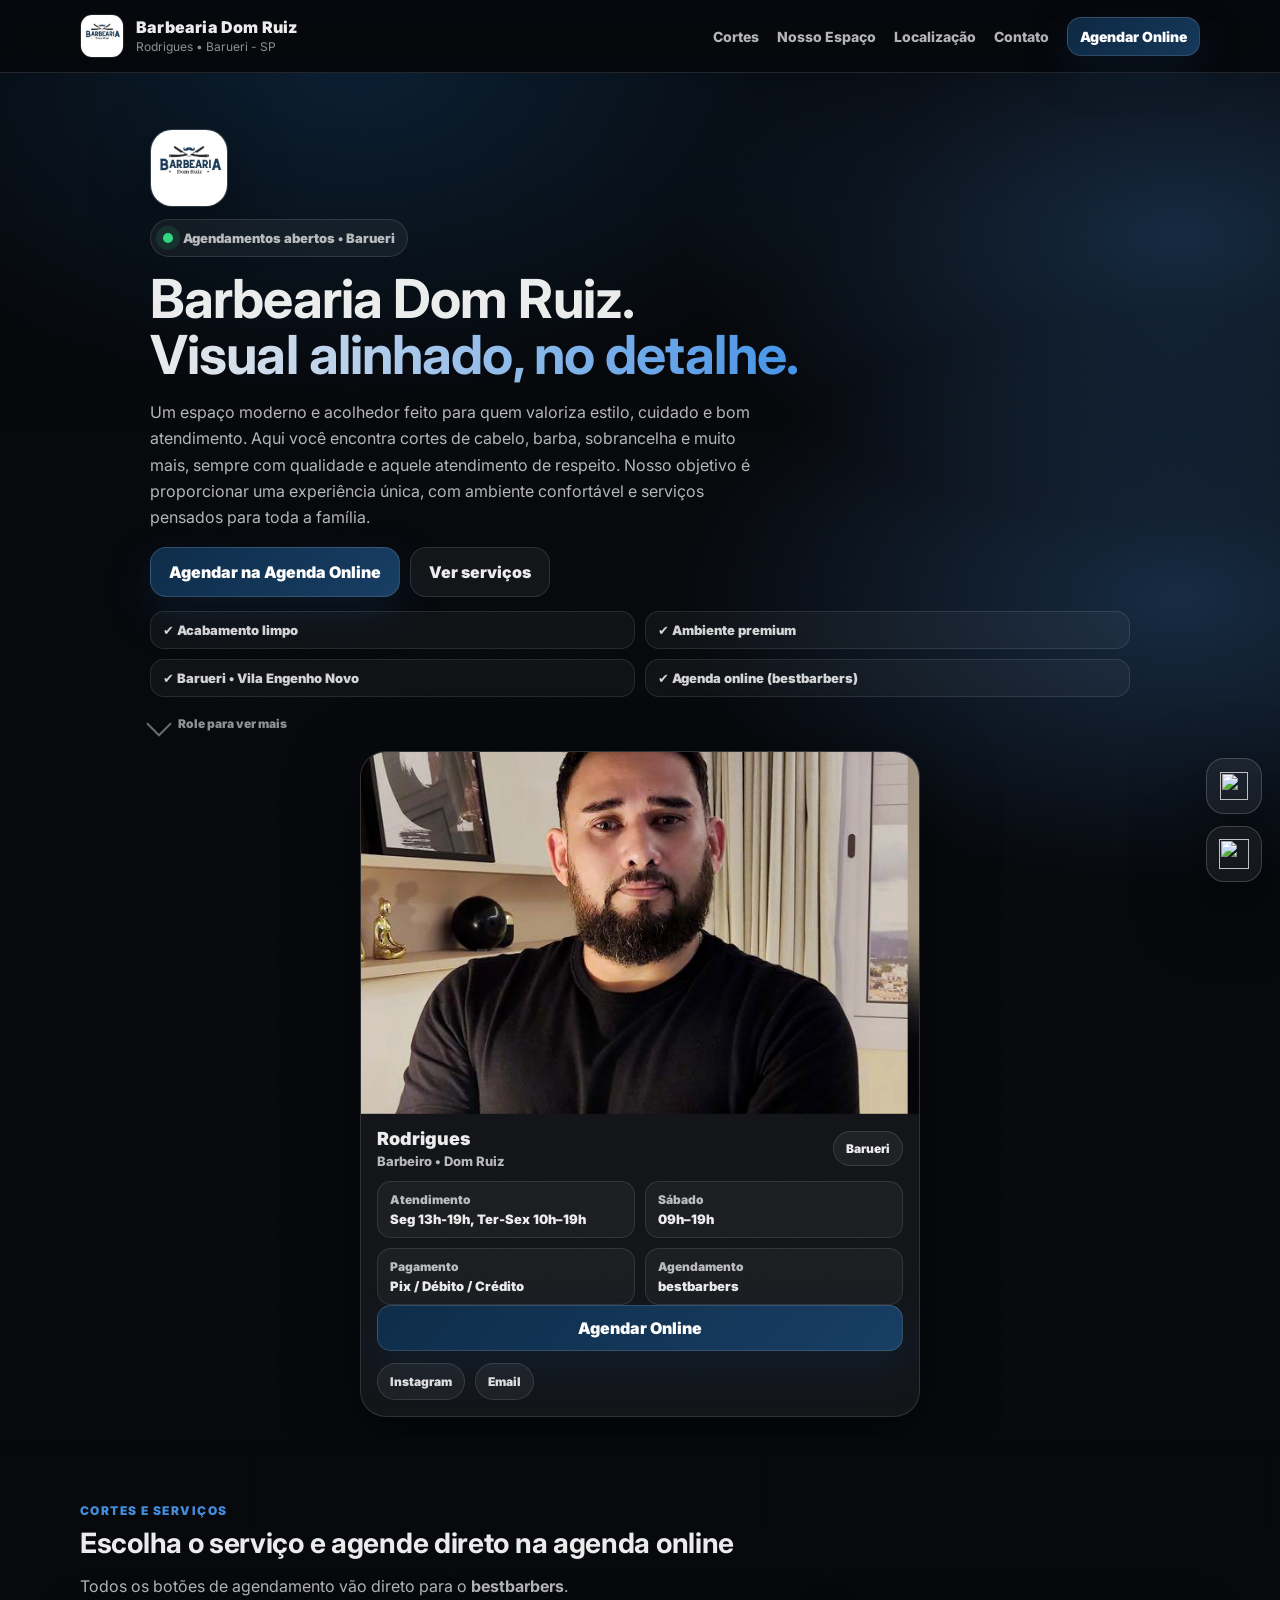
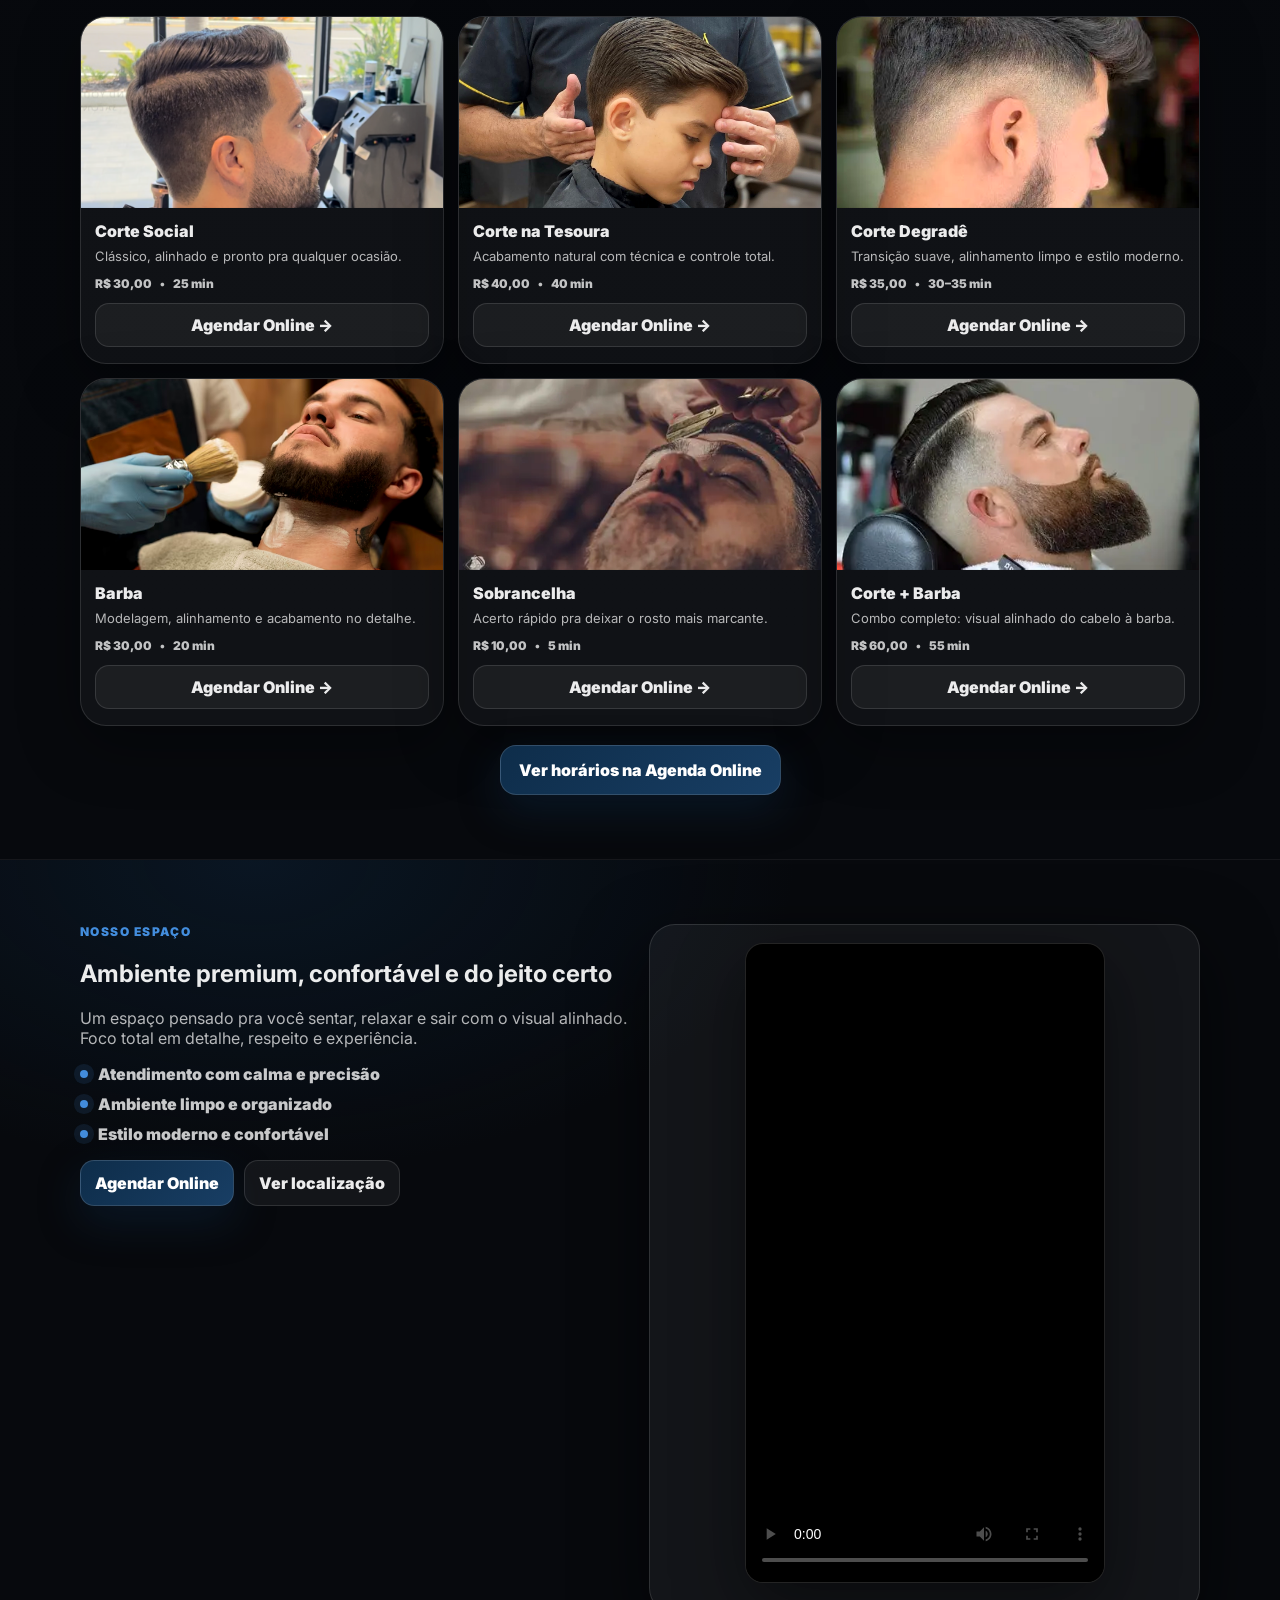
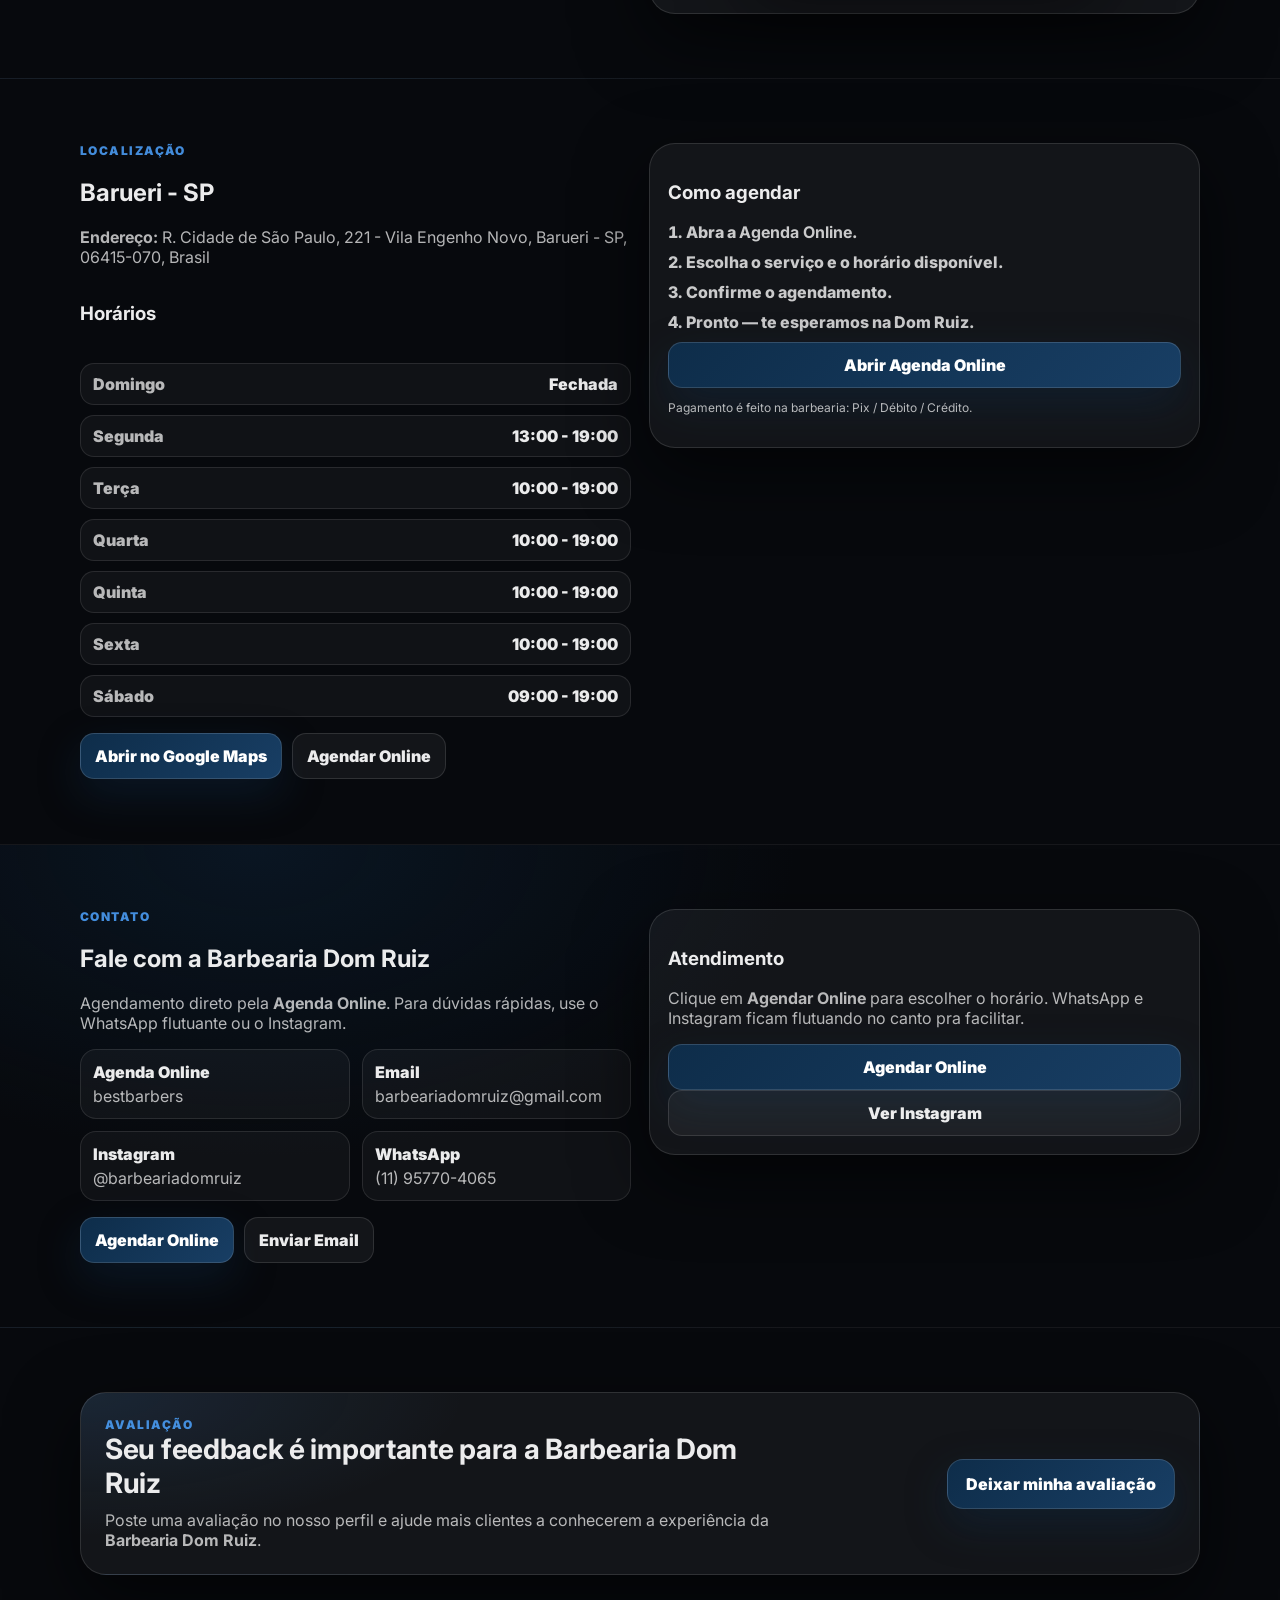
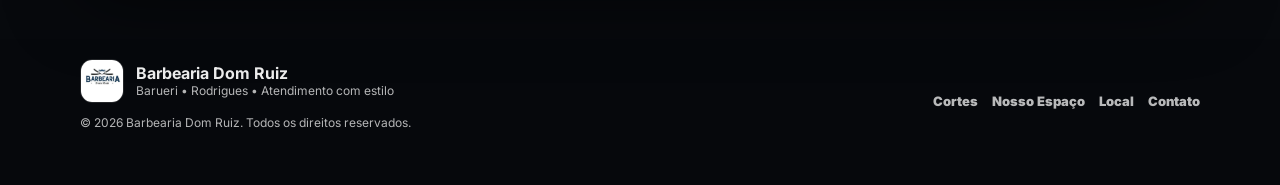
==== index - Copia - Copia.html @ 0c3d6c37 "Add files via upload" ====
<!DOCTYPE html>
<html lang="pt-br">
<head>
  <meta charset="UTF-8" />
  <meta name="viewport" content="width=device-width, initial-scale=1.0" />

  <title>Barbearia Dom Ruiz | Agende Online</title>
  <meta name="description" content="Barbearia Dom Ruiz em Barueri. Cortes, barba e sobrancelha. Agende direto pela Agenda Online (InBarber)." />
  <meta name="theme-color" content="#0E2D4A" />

  <link rel="preconnect" href="https://fonts.googleapis.com">
  <link rel="preconnect" href="https://fonts.gstatic.com" crossorigin>
  <link href="https://fonts.googleapis.com/css2?family=Inter:wght@400;500;600;700;800;900&display=swap" rel="stylesheet">

  <link rel="stylesheet" href="style.css" />
</head>

<body class="preload">
  <!-- Header -->
  <header class="header" id="topo" data-header>
    <div class="container header__inner">
      <a class="brand" href="#inicio" aria-label="Ir para o início">
        <img class="brand__logo" src="logo.jpg.jpeg" alt="Logo Barbearia Dom Ruiz" />
        <span class="brand__text">
          <span class="brand__name">Barbearia Dom Ruiz</span>
          <span class="brand__role">Rodrigues • Barueri - SP</span>
        </span>
      </a>

      <nav class="nav" aria-label="Menu">
        <a href="#servicos">Cortes</a>
        <a href="#espaco">Nosso Espaço</a>
        <a href="#local">Localização</a>
        <a href="#contato">Contato</a>

        <a class="nav__cta" target="_blank" rel="noopener"
          href="https://agendamentos.bestbarbers.app/barbershop/agendadomruiz">
          Agendar Online
        </a>
      </nav>

      <button class="menuBtn" aria-label="Abrir menu" aria-expanded="false" data-menu-btn>
        <span></span><span></span><span></span>
      </button>
    </div>

    <div class="mobileNav" id="mobileNav" aria-hidden="true" data-mobile-nav>
      <div class="container mobileNav__panel">
        <a href="#servicos">Cortes</a>
        <a href="#espaco">Nosso Espaço</a>
        <a href="#local">Localização</a>
        <a href="#contato">Contato</a>

        <a class="btn btn--primary full"
          target="_blank" rel="noopener"
          href="https://agendamentos.bestbarbers.app/barbershop/agendadomruiz">
          Agendar Online
        </a>

        <a class="btn btn--ghost full"
          target="_blank" rel="noopener"
          href="https://www.instagram.com/barbeariadomruiz">
          Instagram
        </a>

        <a class="btn btn--ghost full"
          href="mailto:barbeariadomruiz@gmail.com">
          Enviar Email
        </a>
      </div>
    </div>
  </header>

  <!-- Hero -->
  <main id="inicio" class="hero">
    <div class="hero__bg" aria-hidden="true"></div>
    <div class="hero__grain" aria-hidden="true"></div>

    <div class="container hero__wrap">
      <section class="hero__text reveal">
        <!-- selo com logo -->
        <div class="hero__seal" aria-label="Logo Barbearia Dom Ruiz">
          <img src="logo.jpg.jpeg" alt="Barbearia Dom Ruiz" loading="lazy" />
        </div>

        <div class="hero__badge">
          <span class="dot"></span>
          <span>Agendamentos abertos • Barueri</span>
        </div>

        <h1>
          Barbearia Dom Ruiz.<br />
          <span class="shine">Visual alinhado, no detalhe.</span>
        </h1>

        <p class="lead">
          Um espaço moderno e acolhedor feito para quem valoriza estilo, cuidado e bom atendimento.
Aqui você encontra cortes de cabelo, barba, sobrancelha e muito mais, sempre com qualidade e aquele atendimento de respeito.
Nosso objetivo é proporcionar uma experiência única, com ambiente confortável e serviços pensados para toda a família.
        </p>

        <div class="hero__actions">
          <a class="btn btn--primary btn--big"
            target="_blank" rel="noopener"
            href="https://agendamentos.bestbarbers.app/barbershop/agendadomruiz">
            Agendar na Agenda Online
          </a>

          <a class="btn btn--ghost btn--big" href="#servicos">
            Ver serviços
          </a>
        </div>

        <div class="hero__bullets">
          <div class="bullet">✔️ Acabamento limpo</div>
          <div class="bullet">✔️ Ambiente premium</div>
          <div class="bullet">✔️ Barueri • Vila Engenho Novo</div>
          <div class="bullet">✔️ Agenda online (bestbarbers)</div>
        </div>

        <div class="hero__scrollHint">
          <span class="chev" aria-hidden="true"></span>
          <span>Role para ver mais</span>
        </div>
      </section>

      <!-- Card do barbeiro -->
      <aside class="hero__card reveal">
        <div class="hero__image">
          <img src="barbeiro.01.jpg.jpeg" alt="Rodrigues - Barbeiro" loading="lazy" />
        </div>

        <div class="hero__panel">
          <div class="panel__top">
            <div>
              <h2>Rodrigues</h2>
              <p class="muted">Barbeiro • Dom Ruiz</p>
            </div>
            <span class="pill">Barueri</span>
          </div>

          <div class="panel__grid">
            <div class="mini">
              <span>Atendimento</span>
              <strong>Seg 13h-19h, Ter-Sex 10h–19h</strong>
            </div>
            <div class="mini">
              <span>Sábado</span>
              <strong>09h–19h</strong>
            </div>
            <div class="mini">
              <span>Pagamento</span>
              <strong>Pix / Débito / Crédito</strong>
            </div>
            <div class="mini">
              <span>Agendamento</span>
              <strong>bestbarbers</strong>
            </div>
          </div>

          <a class="btn btn--primary full"
            target="_blank" rel="noopener"
            href="https://agendamentos.bestbarbers.app/barbershop/agendadomruiz">
            Agendar Online
          </a>

          <div class="miniLinks">
            <a class="chip" target="_blank" rel="noopener" href="https://www.instagram.com/barbeariadomruiz">Instagram</a>
            <a class="chip" href="mailto:barbeariadomruiz@gmail.com">Email</a>
          </div>
        </div>
      </aside>
    </div>
  </main>

  <!-- Serviços -->
  <section id="servicos" class="section">
    <div class="container">
      <div class="section__head reveal">
        <p class="kicker">Cortes e Serviços</p>
        <h2>Escolha o serviço e agende direto na agenda online</h2>
        <p class="muted max">
          Todos os botões de agendamento vão direto para o <strong>bestbarbers</strong>.
        </p>
      </div>

      <div class="cards">
        <article class="card reveal">
          <img class="card__img" src="corte.social.jpg" alt="Corte Social" loading="lazy">
          <div class="card__body">
            <h3>Corte Social</h3>
            <p class="muted">Clássico, alinhado e pronto pra qualquer ocasião.</p>
            <div class="meta"><span>R$ 30,00</span><span>•</span><span>25 min</span></div>
            <a class="linkBtn" target="_blank" rel="noopener" href="https://agendamentos.bestbarbers.app/barbershop/agendadomruiz">Agendar Online →</a>
          </div>
        </article>

        <article class="card reveal">
          <img class="card__img" src="corte.na.tesoura.jpg" alt="Corte na Tesoura" loading="lazy">
          <div class="card__body">
            <h3>Corte na Tesoura</h3>
            <p class="muted">Acabamento natural com técnica e controle total.</p>
            <div class="meta"><span>R$ 40,00</span><span>•</span><span>40 min</span></div>
            <a class="linkBtn" target="_blank" rel="noopener" href="https://agendamentos.bestbarbers.app/barbershop/agendadomruiz">Agendar Online →</a>
          </div>
        </article>

        <article class="card reveal">
          <img class="card__img" src="degrade.jpg" alt="Corte Degradê" loading="lazy">
          <div class="card__body">
            <h3>Corte Degradê</h3>
            <p class="muted">Transição suave, alinhamento limpo e estilo moderno.</p>
            <div class="meta"><span>R$ 35,00</span><span>•</span><span>30–35 min</span></div>
            <a class="linkBtn" target="_blank" rel="noopener" href="https://agendamentos.bestbarbers.app/barbershop/agendadomruiz">Agendar Online →</a>
          </div>
        </article>

        <article class="card reveal">
          <img class="card__img" src="barba.jpg" alt="Barba" loading="lazy">
          <div class="card__body">
            <h3>Barba</h3>
            <p class="muted">Modelagem, alinhamento e acabamento no detalhe.</p>
            <div class="meta"><span>R$ 30,00</span><span>•</span><span>20 min</span></div>
            <a class="linkBtn" target="_blank" rel="noopener" href="https://agendamentos.bestbarbers.app/barbershop/agendadomruiz">Agendar Online →</a>
          </div>
        </article>

        <article class="card reveal">
          <img class="card__img" src="sobrancelha.jpg" alt="Sobrancelha" loading="lazy">
          <div class="card__body">
            <h3>Sobrancelha</h3>
            <p class="muted">Acerto rápido pra deixar o rosto mais marcante.</p>
            <div class="meta"><span>R$ 10,00</span><span>•</span><span>5 min</span></div>
            <a class="linkBtn" target="_blank" rel="noopener" href="https://agendamentos.bestbarbers.app/barbershop/agendadomruiz">Agendar Online →</a>
          </div>
        </article>

        <article class="card reveal">
          <img class="card__img" src="corte.barba.jpg" alt="Corte + Barba" loading="lazy">
          <div class="card__body">
            <h3>Corte + Barba</h3>
            <p class="muted">Combo completo: visual alinhado do cabelo à barba.</p>
            <div class="meta"><span>R$ 60,00</span><span>•</span><span>55 min</span></div>
            <a class="linkBtn" target="_blank" rel="noopener" href="https://agendamentos.bestbarbers.app/barbershop/agendadomruiz">Agendar Online →</a>
          </div>
        </article>
      </div>

      <div class="center reveal">
        <a class="btn btn--primary btn--big" target="_blank" rel="noopener"
          href="https://agendamentos.bestbarbers.app/barbershop/agendadomruiz">
          Ver horários na Agenda Online
        </a>
      </div>
    </div>
  </section>

  <!-- Nosso Espaço -->
  <section id="espaco" class="section section--alt">
    <div class="container split">
      <div class="reveal">
        <p class="kicker">Nosso Espaço</p>
        <h2>Ambiente premium, confortável e do jeito certo</h2>
        <p class="muted max">
          Um espaço pensado pra você sentar, relaxar e sair com o visual alinhado.
          Foco total em detalhe, respeito e experiência.
        </p>

        <div class="spaceMini">
          <div class="miniLine"><span class="miniDot"></span> Atendimento com calma e precisão</div>
          <div class="miniLine"><span class="miniDot"></span> Ambiente limpo e organizado</div>
          <div class="miniLine"><span class="miniDot"></span> Estilo moderno e confortável</div>
        </div>

        <div class="hero__actions">
          <a class="btn btn--primary" target="_blank" rel="noopener"
            href="https://agendamentos.bestbarbers.app/barbershop/agendadomruiz">
            Agendar Online
          </a>
          <a class="btn btn--ghost" href="#local">Ver localização</a>
        </div>
      </div>

      <div class="panel reveal">
        <div class="spaceMediaStack">
          <!-- Mantive sua imagem, NÃO alterei -->
          

          <!-- VIDEO REELS 9:16 -->
          <div class="spaceVideoBox">
            <video class="spaceVideo" controls preload="metadata" poster="espaço.jpg">
              <source src="video.baber.jpg.mp4" type="video/mp4" />
              Seu navegador não suporta vídeo.
            </video>
          </div>

          <p class="tiny muted" style="margin:0;">
           
          </p>
        </div>
      </div>
    </div>
  </section>

  <!-- Localização -->
  <section id="local" class="section">
    <div class="container split">
      <div class="reveal">
        <p class="kicker">Localização</p>
        <h2>Barueri - SP</h2>
        <p class="muted">
          <strong>Endereço:</strong> R. Cidade de São Paulo, 221 - Vila Engenho Novo, Barueri - SP, 06415-070, Brasil
        </p>

        <div class="hours">
          <h3>Horários</h3>
          <ul class="hours__list">
            <li><span>Domingo</span><strong>Fechada</strong></li>
            <li><span>Segunda</span><strong>13:00 - 19:00</strong></li>
            <li><span>Terça</span><strong>10:00 - 19:00</strong></li>
            <li><span>Quarta</span><strong>10:00 - 19:00</strong></li>
            <li><span>Quinta</span><strong>10:00 - 19:00</strong></li>
            <li><span>Sexta</span><strong>10:00 - 19:00</strong></li>
            <li><span>Sábado</span><strong>09:00 - 19:00</strong></li>
          </ul>
        </div>

        <div class="hero__actions">
          <a class="btn btn--primary" target="_blank" rel="noopener"
            href="https://www.google.com/maps/search/?api=1&query=R.+Cidade+de+S%C3%A3o+Paulo%2C+221+-+Vila+Engenho+Novo%2C+Barueri+-+SP%2C+06415-070">
            Abrir no Google Maps
          </a>

          <a class="btn btn--ghost" target="_blank" rel="noopener"
            href="https://agendamentos.bestbarbers.app/barbershop/agendadomruiz">
            Agendar Online
          </a>
        </div>
      </div>

      <div class="panel reveal">
        <h3>Como agendar</h3>
        <ol class="stepsList">
          <li>Abra a <strong>Agenda Online</strong>.</li>
          <li>Escolha o serviço e o horário disponível.</li>
          <li>Confirme o agendamento.</li>
          <li>Pronto — te esperamos na Dom Ruiz.</li>
        </ol>

        <a class="btn btn--primary full" target="_blank" rel="noopener"
          href="https://agendamentos.bestbarbers.app/barbershop/agendadomruiz">
          Abrir Agenda Online
        </a>

        <p class="tiny muted">Pagamento é feito na barbearia: Pix / Débito / Crédito.</p>
      </div>
    </div>
  </section>

  <!-- Contato -->
  <section id="contato" class="section section--alt">
    <div class="container split">
      <div class="reveal">
        <p class="kicker">Contato</p>
        <h2>Fale com a Barbearia Dom Ruiz</h2>
        <p class="muted max">
          Agendamento direto pela <strong>Agenda Online</strong>.
          Para dúvidas rápidas, use o WhatsApp flutuante ou o Instagram.
        </p>

        <div class="contactCards">
          <div class="contactCard">
            <strong>Agenda Online</strong>
            <span class="muted">bestbarbers</span>
          </div>
          <div class="contactCard">
            <strong>Email</strong>
            <span class="muted">barbeariadomruiz@gmail.com</span>
          </div>
          <div class="contactCard">
            <strong>Instagram</strong>
            <span class="muted">@barbeariadomruiz</span>
          </div>
          <div class="contactCard">
            <strong>WhatsApp</strong>
            <span class="muted">(11) 95770-4065</span>
          </div>
        </div>

        <div class="hero__actions">
          <a class="btn btn--primary" target="_blank" rel="noopener"
            href="https://agendamentos.bestbarbers.app/barbershop/agendadomruiz">
            Agendar Online
          </a>
          <a class="btn btn--ghost" target="_blank" rel="noopener"
            href="mailto:barbeariadomruiz@gmail.com">
            Enviar Email
          </a>
        </div>
      </div>

      <div class="panel reveal">
        <h3>Atendimento</h3>
        <p class="muted">
          Clique em <strong>Agendar Online</strong> para escolher o horário.
          WhatsApp e Instagram ficam flutuando no canto pra facilitar.
        </p>

        <a class="btn btn--primary full" target="_blank" rel="noopener"
          href="https://agendamentos.bestbarbers.app/barbershop/agendadomruiz">
          Agendar Online
        </a>

        <a class="btn btn--ghost full" target="_blank" rel="noopener"
          href="https://www.instagram.com/barbeariadomruiz">
          Ver Instagram
        </a>
      </div>
    </div>
  </section>
  <!-- Avaliações -->
  <section id="avaliacoes" class="section">
    <div class="container">
      <div class="reviewBox reveal">
        <div class="reviewBox__content">
          <p class="kicker">Avaliação</p>
          <h2>Seu feedback é importante para a Barbearia Dom Ruiz</h2>
          <p class="muted max">
            Poste uma avaliação no nosso perfil e ajude mais clientes a conhecerem
            a experiência da <strong>Barbearia Dom Ruiz</strong>.
          </p>
        </div>

        <div class="reviewBox__actions">
          <a class="btn btn--primary btn--big"
             href="https://g.page/r/CVLKA1TpNAbTEAE/review"
             target="_blank"
             rel="noopener">
            Deixar minha avaliação
          </a>
        </div>
      </div>
    </div>
  </section>
  <!-- Footer -->
  <footer class="footer">
    <div class="container footer__inner">
      <div class="reveal">
        <div class="footer__brand">
          <img class="footer__logo" src="logo.jpg.jpeg" alt="Logo Dom Ruiz" />
          <div>
            <strong>Barbearia Dom Ruiz</strong>
            <div class="tiny muted">Barueri • Rodrigues • Atendimento com estilo</div>
          </div>
        </div>
        <p class="tiny muted">© <span id="year"></span> Barbearia Dom Ruiz. Todos os direitos reservados.</p>
      </div>

      <div class="footer__links reveal">
        <a href="#servicos">Cortes</a>
        <a href="#espaco">Nosso Espaço</a>
        <a href="#local">Local</a>
        <a href="#contato">Contato</a>
      </div>
    </div>
  </footer>
<!-- Floating: WhatsApp + Instagram (ícones oficiais) -->
<div class="socialFloat" aria-label="Acesso rápido">
  <a class="socialFloat__btn socialFloat__btn--ig"
     href="https://www.instagram.com/barbeariadomruiz"
     target="_blank" rel="noopener"
     aria-label="Abrir Instagram">
    <img
      class="socialFloat__icon"
      src="https://upload.wikimedia.org/wikipedia/commons/a/a5/Instagram_icon.png"
      alt=""
      loading="lazy"
      decoding="async"
    />
  </a>

  <a class="socialFloat__btn socialFloat__btn--wa"
     href="https://wa.me/5511957704065?text=Ol%C3%A1%21%20Tenho%20uma%20d%C3%BAvida%20sobre%20a%20Barbearia%20Dom%20Ruiz."
     target="_blank" rel="noopener"
     aria-label="Chamar no WhatsApp">
    <img
      class="socialFloat__icon"
      src="https://upload.wikimedia.org/wikipedia/commons/6/6b/WhatsApp.svg"
      alt=""
      loading="lazy"
      decoding="async"
    />
  </a>
</div>
<script src="script.js"></script>
</body>
</html>
---- style.css ----
:root{
  --bg: #07090d;
  --text: rgba(255,255,255,0.92);
  --muted: rgba(255,255,255,0.70);
  --muted2: rgba(255,255,255,0.55);

  --brand: #0E2D4A;
  --brand2: #183E64;
  --accent: #4DA3FF;

  --panel: rgba(255,255,255,0.06);
  --border: rgba(255,255,255,0.12);
  --shadow: 0 24px 70px rgba(0,0,0,0.60);

  --radius: 18px;
  --radius2: 26px;

  --container: 1120px;
}

*{ box-sizing: border-box; }
html{ scroll-behavior: smooth; }
body{
  margin:0;
  font-family: Inter, system-ui, -apple-system, Segoe UI, Roboto, Arial, sans-serif;
  color: var(--text);
  background:
    radial-gradient(1200px 600px at 10% -10%, rgba(14,45,74,0.78), transparent 60%),
    radial-gradient(900px 520px at 92% 12%, rgba(77,163,255,0.22), transparent 55%),
    linear-gradient(180deg, #06080c, #07090d 45%, #07090d);
}

/* Carregamento suave */
body.preload *{ transition: none !important; }
body.loaded{ animation: pageIn .45s ease both; }
@keyframes pageIn{
  from{ opacity: 0; transform: translateY(8px); }
  to{ opacity: 1; transform: translateY(0); }
}

a{ color: inherit; text-decoration: none; }
img{ max-width:100%; display:block; }
.container{
  width: min(var(--container), calc(100% - 40px));
  margin: 0 auto;
}
.muted{ color: var(--muted); }
.tiny{ font-size: 12px; line-height: 1.4; }
.max{ max-width: 70ch; }

.shine{
  background: linear-gradient(90deg, rgba(255,255,255,0.92), rgba(77,163,255,0.90));
  -webkit-background-clip: text;
  background-clip: text;
  color: transparent;
}

/* ===== Header ===== */
.header{
  position: sticky;
  top: 0;
  z-index: 50;
  backdrop-filter: blur(14px);
  background: rgba(7,9,13,0.62);
  border-bottom: 1px solid var(--border);
  transition: .25s ease;
}
.header.is-scrolled{ background: rgba(7,9,13,0.78); }
.header__inner{
  display:flex;
  align-items:center;
  justify-content:space-between;
  padding: 14px 0;
  gap: 16px;
}
.brand{
  display:flex;
  align-items:center;
  gap: 12px;
}
.brand__logo{
  width: 44px;
  height: 44px;
  border-radius: 12px;
  object-fit: cover;
  border: 1px solid var(--border);
}
.brand__text{ display:flex; flex-direction:column; line-height:1.1; }
.brand__name{ font-weight: 900; letter-spacing: .2px; }
.brand__role{ font-size: 12px; color: var(--muted2); margin-top: 4px; }

.nav{
  display:flex;
  align-items:center;
  gap: 18px;
}
.nav a{
  color: var(--muted);
  font-weight: 800;
  font-size: 14px;
  transition: .2s ease;
}
.nav a:hover{ color: var(--text); transform: translateY(-1px); }
.nav__cta{
  padding: 10px 12px;
  border-radius: 14px;
  border: 1px solid rgba(255,255,255,0.14);
  background: linear-gradient(135deg, rgba(14,45,74,0.9), rgba(24,62,100,0.9));
  color: #fff !important;
  font-weight: 900 !important;
  box-shadow: 0 16px 42px rgba(14,45,74,0.34);
}

/* Mobile */
.menuBtn{
  display:none;
  width: 46px;
  height: 42px;
  border-radius: 14px;
  border: 1px solid var(--border);
  background: rgba(255,255,255,0.05);
  cursor:pointer;
  transition: .2s ease;
}
.menuBtn:hover{ transform: translateY(-1px); }
.menuBtn span{
  display:block;
  width: 18px; height: 2px;
  background: rgba(255,255,255,0.86);
  margin: 5px auto;
  border-radius: 999px;
}
.mobileNav{ display:none; border-top: 1px solid var(--border); }
.mobileNav.open{ display:block; }
.mobileNav__panel{
  padding: 16px 0 18px;
  display:flex;
  flex-direction:column;
  gap: 12px;
}
.mobileNav__panel a{
  padding: 12px 14px;
  border-radius: 14px;
  border: 1px solid var(--border);
  background: rgba(255,255,255,0.05);
  font-weight: 900;
}

/* ===== Buttons ===== */
.btn{
  display:inline-flex;
  align-items:center;
  justify-content:center;
  gap: 10px;
  padding: 12px 14px;
  border-radius: 14px;
  border: 1px solid var(--border);
  font-weight: 900;
  cursor:pointer;
  transition: transform .18s ease, box-shadow .18s ease, border-color .18s ease;
}
.btn:hover{
  transform: translateY(-2px);
  border-color: rgba(77,163,255,0.25);
  box-shadow: 0 18px 60px rgba(0,0,0,0.25);
}
.btn--primary{
  color: #fff;
  background: linear-gradient(135deg, var(--brand), var(--brand2));
  border: 1px solid rgba(255,255,255,0.14);
  box-shadow: 0 16px 42px rgba(14,45,74,0.40);
}
.btn--ghost{ background: rgba(255,255,255,0.05); color: var(--text); }
.btn--big{ padding: 14px 18px; border-radius: 16px; }
.full{ width: 100%; }

/* ===== Hero ===== */
.hero{
  position: relative;
  padding: 56px 0 22px;
  overflow:hidden;
}
.hero__bg{
  position:absolute;
  inset:-1px;
  background:
    radial-gradient(900px 520px at 28% 0%, rgba(14,45,74,0.62), transparent 62%),
    radial-gradient(900px 520px at 92% 12%, rgba(77,163,255,0.22), transparent 55%),
    linear-gradient(180deg, rgba(0,0,0,0.26), transparent 35%);
  pointer-events:none;
}
.hero__grain{
  position:absolute;
  inset:0;
  pointer-events:none;
  opacity: .08;
  background-image:
    url("data:image/svg+xml,%3Csvg xmlns='http://www.w3.org/2000/svg' width='140' height='140'%3E%3Cfilter id='n'%3E%3CfeTurbulence type='fractalNoise' baseFrequency='.8' numOctaves='3' stitchTiles='stitch'/%3E%3C/filter%3E%3Crect width='140' height='140' filter='url(%23n)' opacity='.55'/%3E%3C/svg%3E");
  mix-blend-mode: overlay;
}

.hero__wrap{
  max-width: 980px;
  margin: 0 auto;
  display:grid;
  grid-template-columns: 1fr;
  gap: 18px;
  position: relative;
}

.hero__seal{
  width: 78px; height: 78px;
  border-radius: 22px;
  border: 1px solid rgba(255,255,255,0.14);
  background: rgba(255,255,255,0.04);
  box-shadow: 0 18px 60px rgba(0,0,0,0.36);
  overflow: hidden;
  display:grid;
  place-items:center;
  margin-bottom: 12px;
}
.hero__seal img{ width:100%; height:100%; object-fit: cover; }

.hero__badge{
  display:inline-flex;
  align-items:center;
  gap: 10px;
  padding: 10px 12px;
  border-radius: 999px;
  border: 1px solid var(--border);
  background: rgba(255,255,255,0.05);
  color: var(--muted);
  font-weight: 900;
  font-size: 13px;
}
.dot{
  width: 10px; height: 10px;
  border-radius: 99px;
  background: #32d583;
  box-shadow: 0 0 0 7px rgba(50,213,131,0.12);
}

.hero h1{
  font-size: clamp(34px, 4.2vw, 58px);
  line-height: 1.04;
  margin: 14px 0 10px;
  letter-spacing: -0.9px;
}
.lead{
  color: var(--muted);
  font-size: 16px;
  line-height: 1.65;
  max-width: 62ch;
}

.hero__actions{
  margin-top: 16px;
  display:flex;
  gap: 10px;
  flex-wrap: wrap;
}

.hero__bullets{
  margin-top: 14px;
  display:grid;
  grid-template-columns: 1fr 1fr;
  gap: 10px;
}
.bullet{
  padding: 10px 12px;
  border-radius: 14px;
  border: 1px solid rgba(255,255,255,0.10);
  background: rgba(255,255,255,0.04);
  color: rgba(255,255,255,0.82);
  font-weight: 900;
  font-size: 13px;
}

.hero__scrollHint{
  margin-top: 18px;
  display:flex;
  align-items:center;
  gap: 10px;
  color: rgba(255,255,255,0.55);
  font-weight: 900;
  font-size: 12px;
}
.chev{
  width: 18px; height: 18px;
  border-right: 2px solid rgba(255,255,255,0.40);
  border-bottom: 2px solid rgba(255,255,255,0.40);
  transform: rotate(45deg);
  animation: bounce 1.6s ease-in-out infinite;
}
@keyframes bounce{
  0%, 100% { transform: translateY(0) rotate(45deg); opacity: .85; }
  50% { transform: translateY(6px) rotate(45deg); opacity: .55; }
}

/* Card do barbeiro */
.hero__card{
  width: min(560px, 100%);
  margin: 0 auto;
  border-radius: var(--radius2);
  overflow:hidden;
  border: 1px solid rgba(255,255,255,0.12);
  background: rgba(255,255,255,0.05);
  box-shadow: var(--shadow);
}
.hero__image img{
  width: 100%;
  height: 360px;
  object-fit: cover;
  object-position: center 20%;
  filter: contrast(1.04) saturate(1.05);
  transform: scale(1.01);
  transition: transform .35s ease;
}
.hero__card:hover .hero__image img{ transform: scale(1.05); }
.hero__panel{ padding: 16px; }

.panel__top{
  display:flex;
  align-items:center;
  justify-content:space-between;
  gap: 12px;
}
.panel__top h2{ margin: 0; font-size: 18px; font-weight: 900; }
.panel__top p{ margin: 4px 0 0; color: var(--muted); font-weight: 800; font-size: 13px; }

.pill{
  padding: 9px 12px;
  border-radius: 999px;
  border: 1px solid rgba(255,255,255,0.12);
  background: rgba(255,255,255,0.05);
  font-weight: 900;
  font-size: 12px;
}

.panel__grid{
  margin-top: 12px;
  display:grid;
  grid-template-columns: 1fr 1fr;
  gap: 10px;
}
.mini{
  padding: 10px 12px;
  border-radius: 14px;
  border: 1px solid rgba(255,255,255,0.10);
  background: rgba(255,255,255,0.04);
}
.mini span{ display:block; color: var(--muted); font-weight: 900; font-size: 12px; }
.mini strong{ display:block; margin-top: 4px; font-weight: 900; font-size: 13px; }

.miniLinks{
  margin-top: 12px;
  display:flex;
  gap: 10px;
  flex-wrap: wrap;
}
.chip{
  padding: 10px 12px;
  border-radius: 999px;
  border: 1px solid rgba(255,255,255,0.12);
  background: rgba(255,255,255,0.05);
  color: rgba(255,255,255,0.86);
  font-weight: 900;
  font-size: 12px;
  transition: .2s ease;
}
.chip:hover{ transform: translateY(-1px); border-color: rgba(77,163,255,0.25); }

/* ===== Sections ===== */
.section{ padding: 64px 0; }
.section--alt{
  background: radial-gradient(900px 520px at 20% 0%, rgba(14,45,74,0.35), transparent 60%);
  border-top: 1px solid rgba(255,255,255,0.06);
  border-bottom: 1px solid rgba(255,255,255,0.06);
}
.section__head{ margin-bottom: 20px; }

.kicker{
  margin:0 0 8px;
  color: rgba(77,163,255,0.85);
  font-weight: 900;
  letter-spacing: 0.12em;
  text-transform: uppercase;
  font-size: 12px;
}
.section__head h2{
  margin: 0 0 8px;
  font-size: 28px;
  letter-spacing: -0.3px;
}

.center{ display:flex; justify-content:center; margin-top: 20px; }

/* Split */
.split{
  display:grid;
  grid-template-columns: 1fr 1fr;
  gap: 18px;
  align-items: start;
}
.panel{
  padding: 18px;
  border-radius: var(--radius2);
  border: 1px solid rgba(255,255,255,0.12);
  background: rgba(255,255,255,0.05);
  box-shadow: var(--shadow);
}

/* Serviços */
.cards{
  display:grid;
  grid-template-columns: repeat(3, 1fr);
  gap: 14px;
}
.card{
  border-radius: var(--radius2);
  overflow:hidden;
  border: 1px solid rgba(255,255,255,0.12);
  background: rgba(255,255,255,0.04);
  box-shadow: 0 18px 60px rgba(0,0,0,0.36);
  transition: transform .22s ease, border-color .22s ease, box-shadow .22s ease;
  position: relative;
}
.card::after{
  content:"";
  position:absolute;
  inset:0;
  background: radial-gradient(500px 240px at 20% 0%, rgba(77,163,255,0.12), transparent 55%);
  opacity: 0;
  transition: .22s ease;
  pointer-events:none;
}
.card:hover{
  transform: translateY(-6px);
  border-color: rgba(77,163,255,0.25);
  box-shadow: 0 26px 70px rgba(0,0,0,0.45);
}
.card:hover::after{ opacity: 1; }

.card__img{
  width:100%;
  height: 190px;
  object-fit: cover;
  object-position:center;
  filter: contrast(1.04) saturate(1.05);
  transform: scale(1.01);
  transition: transform .35s ease;
}
.card:hover .card__img{ transform: scale(1.06); }

.card__body{ padding: 14px 14px 16px; }
.card__body h3{ margin: 0 0 6px; font-size: 16px; font-weight: 900; }
.card__body p{ margin: 0; color: var(--muted); line-height: 1.45; font-size: 13px; }

.meta{
  margin-top: 10px;
  display:flex;
  align-items:center;
  gap: 8px;
  color: rgba(255,255,255,0.75);
  font-weight: 900;
  font-size: 12px;
}

.linkBtn{
  margin-top: 12px;
  width: 100%;
  display:inline-flex;
  align-items:center;
  justify-content:center;
  padding: 11px 12px;
  border-radius: 14px;
  border: 1px solid rgba(255,255,255,0.12);
  background: rgba(255,255,255,0.05);
  font-weight: 900;
  cursor:pointer;
  transition: transform .18s ease, border-color .18s ease;
}
.linkBtn:hover{ transform: translateY(-2px); border-color: rgba(77,163,255,0.25); }

/* Nosso Espaço */
.spaceMini{ margin-top: 14px; display:flex; flex-direction:column; gap: 10px; }
.miniLine{ display:flex; align-items:center; gap: 10px; color: rgba(255,255,255,0.78); font-weight: 900; }
.miniDot{
  width: 8px; height: 8px;
  border-radius: 99px;
  background: rgba(77,163,255,0.85);
  box-shadow: 0 0 0 6px rgba(77,163,255,0.10);
}
.spaceMediaStack{ display:grid; gap: 12px; }

/* imagem do espaço (não alterei) */
.spaceCover{
  width: 100%;
  height: 260px;
  object-fit: cover;
  border-radius: 18px;
  border: 1px solid rgba(255,255,255,0.14);
  background: rgba(0,0,0,0.25);
}

/* VIDEO REELS 9:16 (tamanho certo) */
.spaceVideoBox{
  width: min(360px, 100%);
  aspect-ratio: 9 / 16;
  margin: 0 auto;
  border-radius: 18px;
  overflow: hidden;
  border: 1px solid rgba(255,255,255,0.14);
  background: #000;
  box-shadow: 0 24px 70px rgba(0,0,0,0.45);
}
.spaceVideo{
  width: 100%;
  height: 100%;
  display: block;
  object-fit: cover;
}

/* Horários */
.hours{ margin-top: 12px; display:flex; flex-direction:column; gap: 10px; }
.hours__list{
  list-style:none;
  padding: 0;
  margin: 10px 0 0;
  display:flex;
  flex-direction:column;
  gap: 10px;
}
.hours__list li{
  display:flex;
  justify-content:space-between;
  gap: 10px;
  padding: 10px 12px;
  border-radius: 14px;
  border: 1px solid rgba(255,255,255,0.10);
  background: rgba(255,255,255,0.04);
}
.hours__list li span{ color: var(--muted); font-weight: 900; }
.hours__list li strong{ font-weight: 900; }

/* Steps */
.stepsList{
  margin: 12px 0 0;
  padding-left: 18px;
  color: rgba(255,255,255,0.78);
  font-weight: 800;
}
.stepsList li{ margin: 10px 0; }

/* Contato */
.contactCards{
  margin-top: 14px;
  display:grid;
  grid-template-columns: 1fr 1fr;
  gap: 12px;
}
.contactCard{
  padding: 12px 12px;
  border-radius: 16px;
  border: 1px solid rgba(255,255,255,0.10);
  background: rgba(255,255,255,0.04);
}
.contactCard strong{ display:block; font-weight: 900; }
.contactCard span{ display:block; margin-top: 4px; }

/* Footer */
.footer{ padding: 20px 0 42px; background: rgba(0,0,0,0.10); }
.footer__inner{
  display:flex;
  justify-content:space-between;
  align-items:center;
  gap: 12px;
  flex-wrap: wrap;
}
.footer__brand{ display:flex; align-items:center; gap: 12px; }
.footer__logo{
  width: 44px; height: 44px;
  border-radius: 12px;
  object-fit: cover;
  border: 1px solid rgba(255,255,255,0.12);
}
.footer__links{ display:flex; gap: 14px; flex-wrap: wrap; }
.footer__links a{
  color: rgba(255,255,255,0.78);
  font-weight: 900;
  font-size: 13px;
  opacity: .92;
  transition: .2s ease;
}
.footer__links a:hover{ opacity: 1; transform: translateY(-1px); }

/* Reveal */
/* Reveal animations (seguro: não some se o JS falhar) */
.js .reveal{
  opacity: 0;
  transform: translateY(16px) scale(0.985);
  transition: 0.6s cubic-bezier(.2,.8,.2,1);
  will-change: transform, opacity;
}
.js .reveal.is-visible{
  opacity: 1;
  transform: translateY(0) scale(1);
}

/* Reduced motion */
@media (prefers-reduced-motion: reduce){
  html{ scroll-behavior: auto; }
  .reveal{ opacity: 1; transform: none; transition: none; }
  .chev{ animation: none; }
  .btn, .card, .chip{ transition: none; }
}

/* Floating buttons (Whats + Instagram) */
.fab{
  position: fixed;
  right: 18px;
  width: 56px;
  height: 56px;
  border-radius: 18px;
  display: grid;
  place-items: center;
  z-index: 999;

  border: 1px solid rgba(255,255,255,0.18);
  box-shadow: 0 24px 70px rgba(0,0,0,0.50);
  transition: transform .18s ease, filter .18s ease;
  color: #fff;
}
.fab svg{
  width: 26px;
  height: 26px;
  display: block;
}
.fab:hover{
  transform: translateY(-2px);
  filter: brightness(1.05);
}
.fab--wa{
  bottom: 18px;
  background: linear-gradient(135deg, #19B394, #0c7a63);
}
.fab--ig{
  bottom: 86px;
  background: linear-gradient(135deg, #833AB4, #FD1D1D);
}

/* Responsive */
@media (max-width: 980px){
  .nav{ display:none; }
  .menuBtn{ display:block; }
  .cards{ grid-template-columns: repeat(2, 1fr); }
  .split{ grid-template-columns: 1fr; }
  .hero__bullets{ grid-template-columns: 1fr; }
}
@media (max-width: 640px){
  .cards{ grid-template-columns: 1fr; }
  .panel__grid{ grid-template-columns: 1fr; }
  .contactCards{ grid-template-columns: 1fr; }
}
/* ===========================
   Floating Social (oficial)
   =========================== */
.socialFloat{
  position: fixed;
  right: 18px;
  bottom: 18px;
  z-index: 9999;
  display: flex;
  flex-direction: column;
  gap: 12px;
}

.socialFloat__btn{
  width: 56px;
  height: 56px;
  border-radius: 18px;
  display: grid;
  place-items: center;
  background: rgba(255,255,255,0.06);
  border: 1px solid rgba(255,255,255,0.18);
  box-shadow: 0 24px 70px rgba(0,0,0,0.55);
  backdrop-filter: blur(10px);
  transition: transform .18s ease, filter .18s ease, border-color .18s ease;
}

.socialFloat__btn:hover{
  transform: translateY(-2px);
  filter: brightness(1.04);
  border-color: rgba(77,163,255,0.25);
}

.socialFloat__icon{
  width: 28px;
  height: 28px;
  display: block;
  object-fit: contain;
}

/* Ajuste fino: o SVG do WhatsApp às vezes vem grande */
.socialFloat__btn--wa .socialFloat__icon{
  width: 30px;
  height: 30px;
}
/* Fallback: se o JS falhar, não esconda o conteúdo */
body.preload .reveal{
  opacity: 1 !important;
  transform: none !important;
}
/* ===== Avaliações ===== */
.reviewBox{
  display: grid;
  grid-template-columns: 1.4fr .8fr;
  gap: 18px;
  align-items: center;
  padding: 24px;
  border-radius: var(--radius2);
  border: 1px solid rgba(255,255,255,0.12);
  background:
    radial-gradient(700px 260px at 0% 0%, rgba(77,163,255,0.12), transparent 55%),
    rgba(255,255,255,0.05);
  box-shadow: var(--shadow);
}

.reviewBox__content h2{
  margin: 0 0 10px;
  font-size: 28px;
  letter-spacing: -0.3px;
}

.reviewBox__content p{
  margin: 0;
}

.reviewBox__actions{
  display: flex;
  justify-content: flex-end;
  align-items: center;
}

@media (max-width: 980px){
  .reviewBox{
    grid-template-columns: 1fr;
  }

  .reviewBox__actions{
    justify-content: flex-start;
  }
}
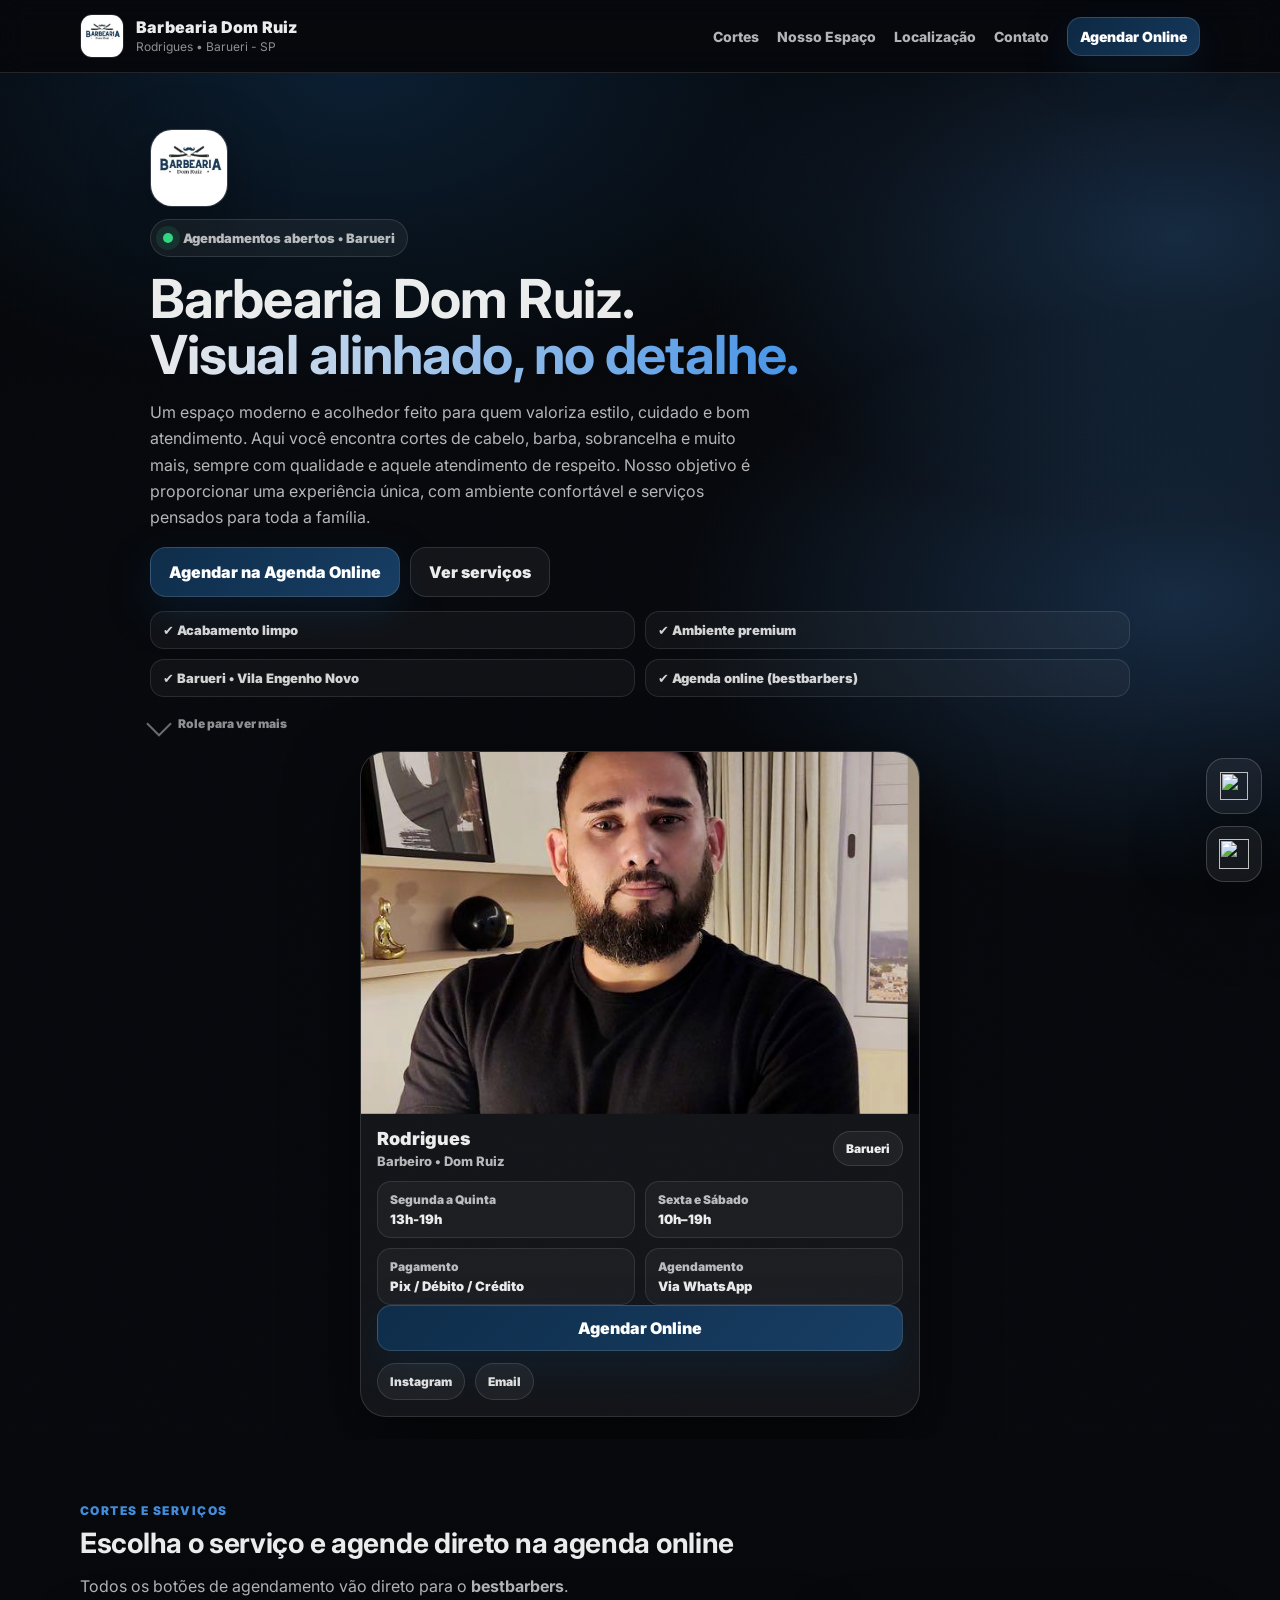
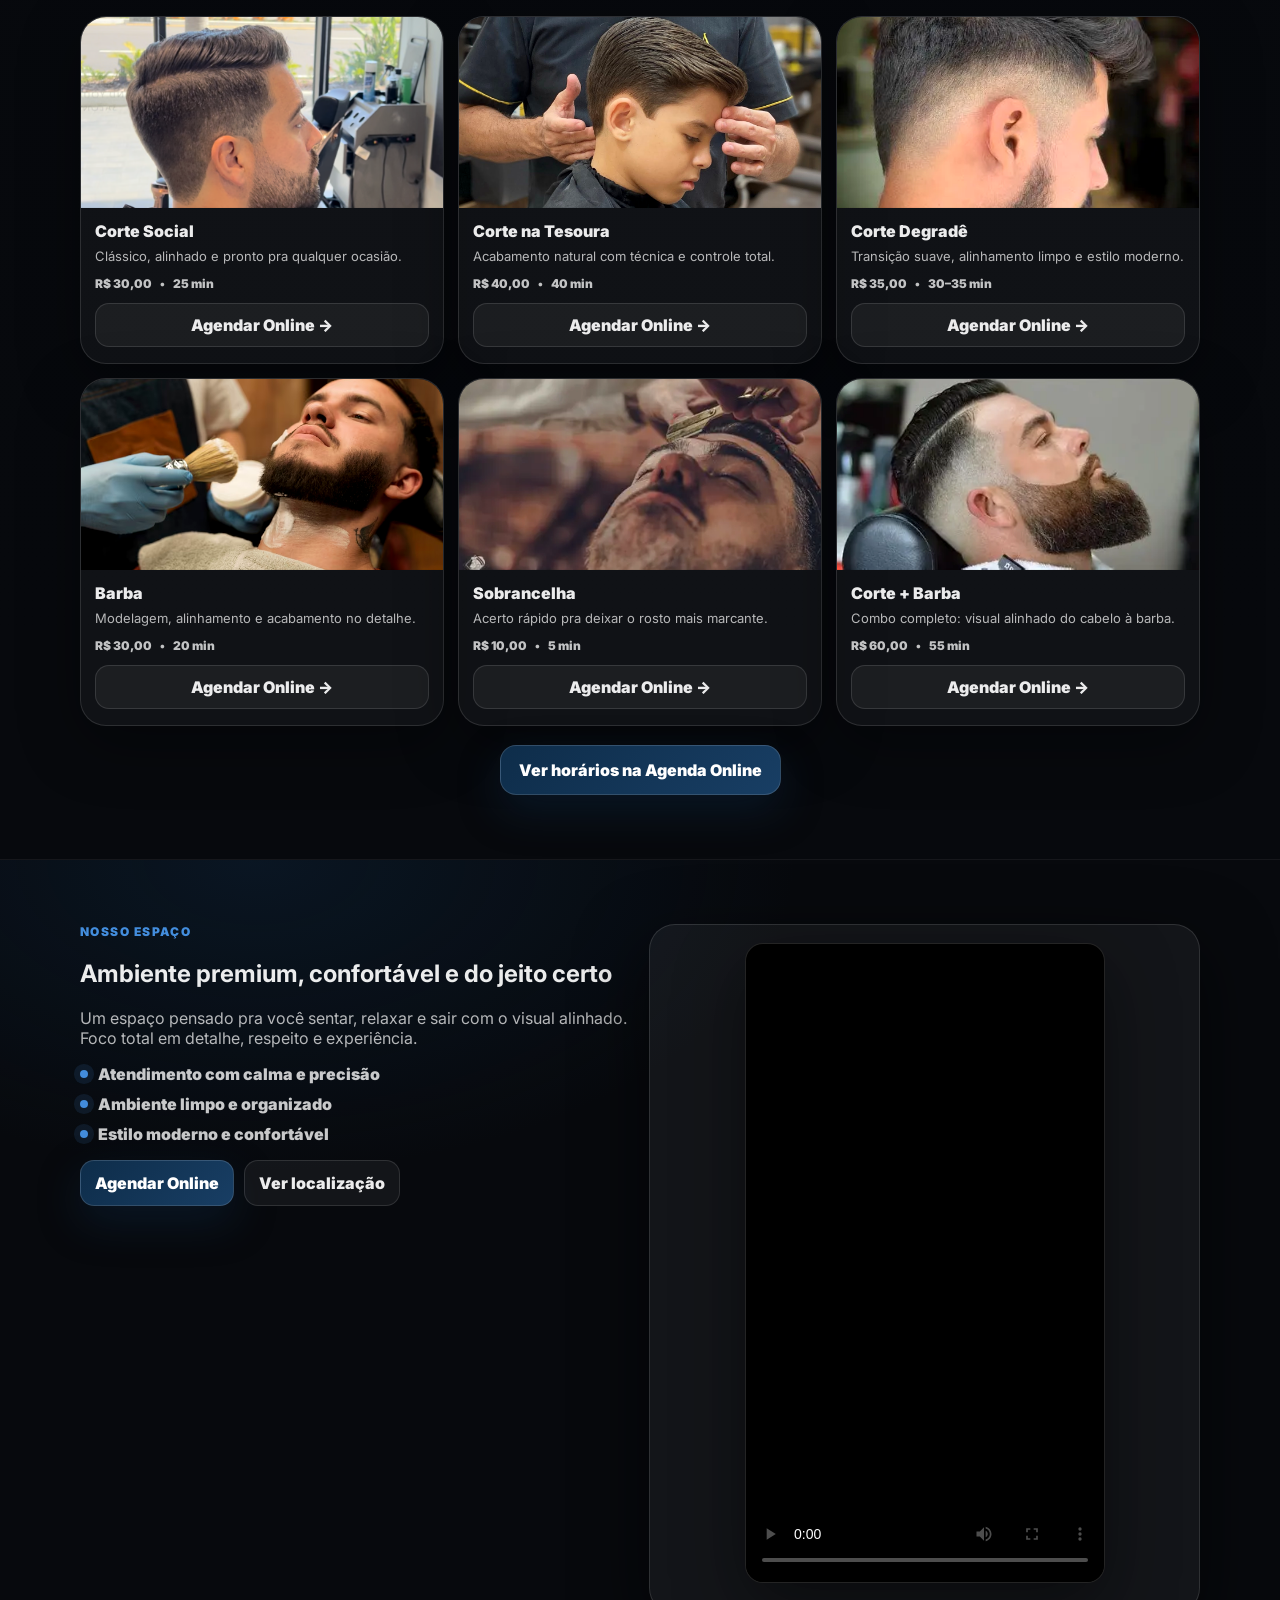
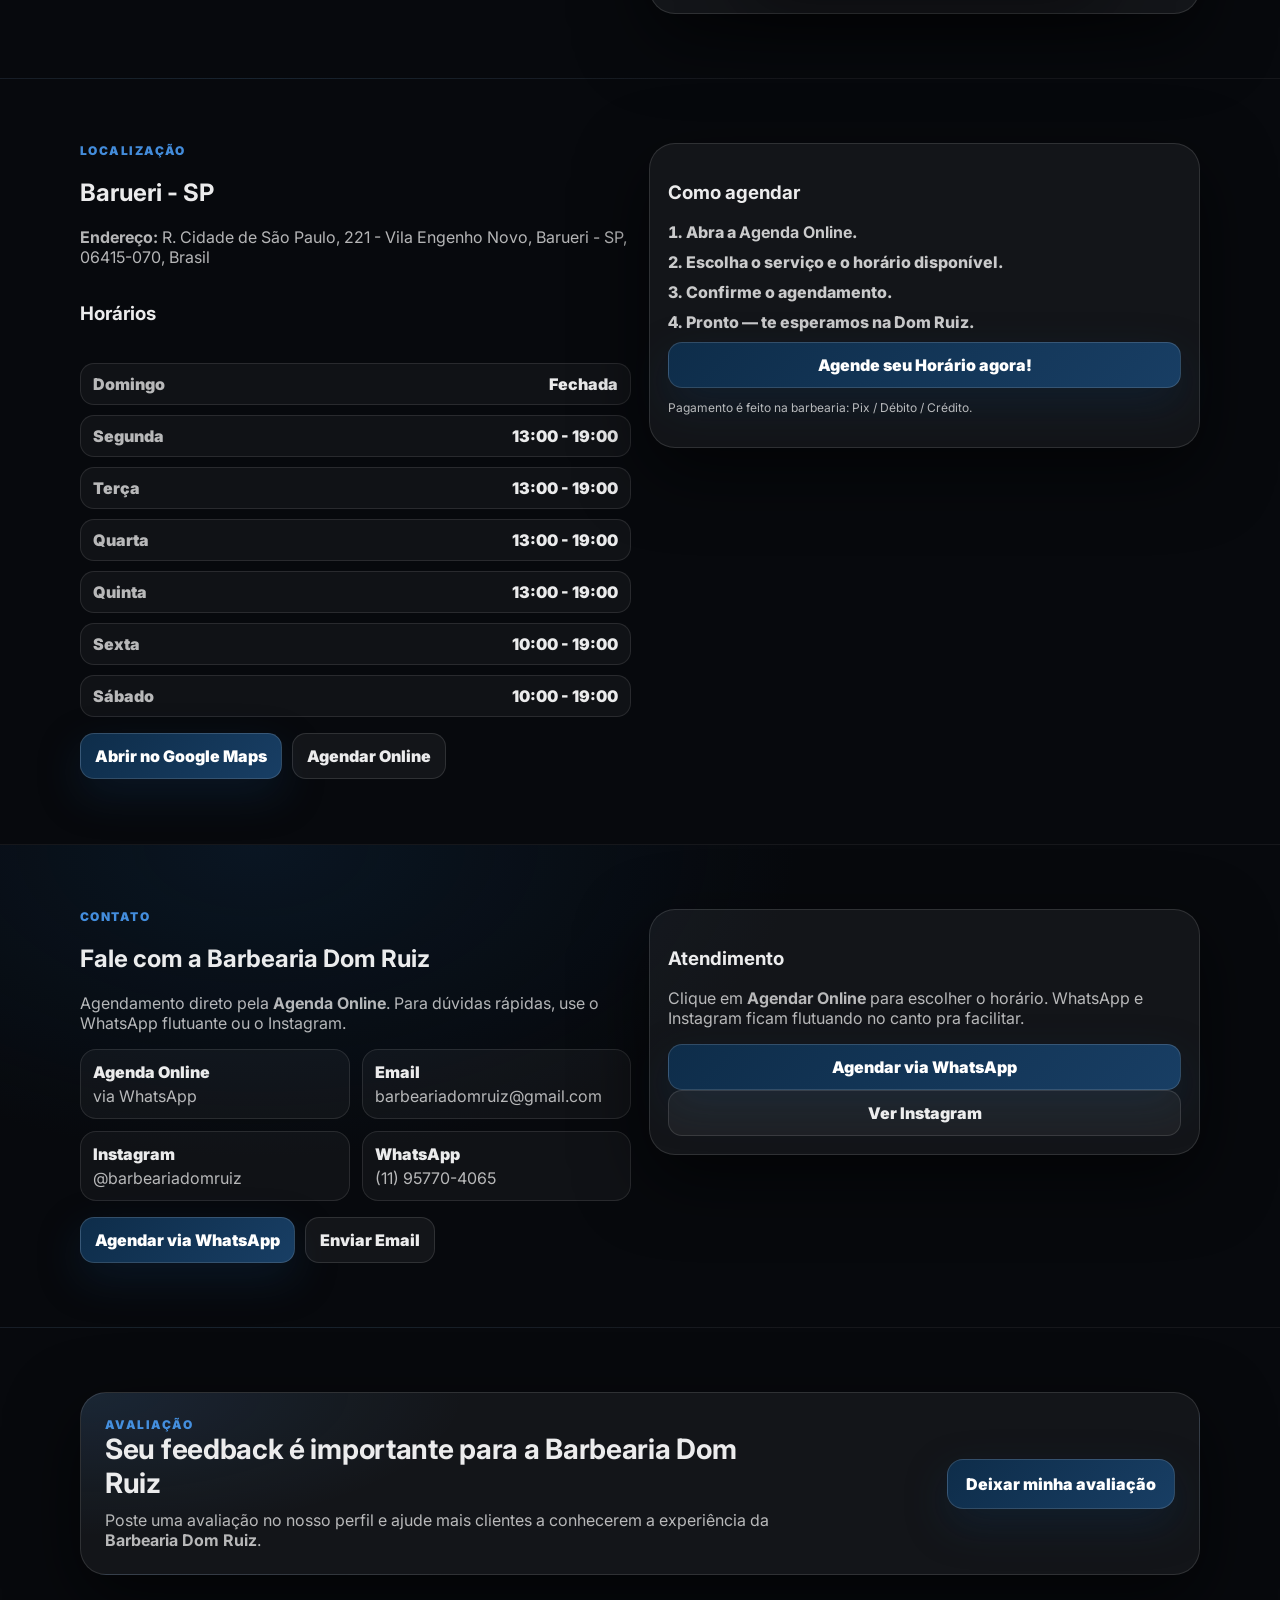
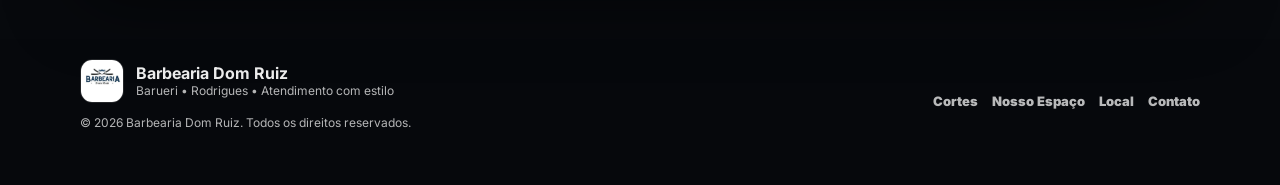
==== commit 9599b3dc: "Add files via upload" ====
--- a/index - Copia - Copia.html
+++ b/index - Copia - Copia.html
@@ -34,7 +34,7 @@
         <a href="#contato">Contato</a>
 
         <a class="nav__cta" target="_blank" rel="noopener"
-          href="https://agendamentos.bestbarbers.app/barbershop/agendadomruiz">
+          href="https://wa.me/5511957704065?text=Ol%C3%A1%21%20Gostaria%20de%20agendar%20meu%20hor%C3%A1rio%20na%20Barbearia%20Dom%20Ruiz.">
           Agendar Online
         </a>
       </nav>
@@ -53,7 +53,7 @@
 
         <a class="btn btn--primary full"
           target="_blank" rel="noopener"
-          href="https://agendamentos.bestbarbers.app/barbershop/agendadomruiz">
+          href="https://wa.me/5511957704065?text=Ol%C3%A1%21%20Gostaria%20de%20agendar%20meu%20hor%C3%A1rio%20na%20Barbearia%20Dom%20Ruiz.">
           Agendar Online
         </a>
 
@@ -102,7 +102,7 @@
         <div class="hero__actions">
           <a class="btn btn--primary btn--big"
             target="_blank" rel="noopener"
-            href="https://agendamentos.bestbarbers.app/barbershop/agendadomruiz">
+            href="https://wa.me/5511957704065?text=Ol%C3%A1%21%20Gostaria%20de%20agendar%20meu%20hor%C3%A1rio%20na%20Barbearia%20Dom%20Ruiz.">
             Agendar na Agenda Online
           </a>
 
@@ -141,12 +141,12 @@
 
           <div class="panel__grid">
             <div class="mini">
-              <span>Atendimento</span>
-              <strong>Seg 13h-19h, Ter-Sex 10h–19h</strong>
+              <span>Segunda a Quinta <a href=""></a></span>
+              <strong>13h-19h</strong>
             </div>
             <div class="mini">
-              <span>Sábado</span>
-              <strong>09h–19h</strong>
+              <span>Sexta e Sábado</span>
+              <strong>10h–19h</strong>
             </div>
             <div class="mini">
               <span>Pagamento</span>
@@ -154,13 +154,13 @@
             </div>
             <div class="mini">
               <span>Agendamento</span>
-              <strong>bestbarbers</strong>
+              <strong>Via WhatsApp</strong>
             </div>
           </div>
 
           <a class="btn btn--primary full"
             target="_blank" rel="noopener"
-            href="https://agendamentos.bestbarbers.app/barbershop/agendadomruiz">
+            href="https://wa.me/5511957704065?text=Ol%C3%A1%21%20Gostaria%20de%20agendar%20meu%20hor%C3%A1rio%20na%20Barbearia%20Dom%20Ruiz.">
             Agendar Online
           </a>
 
@@ -191,7 +191,7 @@
             <h3>Corte Social</h3>
             <p class="muted">Clássico, alinhado e pronto pra qualquer ocasião.</p>
             <div class="meta"><span>R$ 30,00</span><span>•</span><span>25 min</span></div>
-            <a class="linkBtn" target="_blank" rel="noopener" href="https://agendamentos.bestbarbers.app/barbershop/agendadomruiz">Agendar Online →</a>
+            <a class="linkBtn" target="_blank" rel="noopener" href="https://wa.me/5511957704065?text=Ol%C3%A1%21%20Gostaria%20de%20agendar%20meu%20hor%C3%A1rio%20na%20Barbearia%20Dom%20Ruiz.">Agendar Online →</a>
           </div>
         </article>
 
@@ -201,7 +201,7 @@
             <h3>Corte na Tesoura</h3>
             <p class="muted">Acabamento natural com técnica e controle total.</p>
             <div class="meta"><span>R$ 40,00</span><span>•</span><span>40 min</span></div>
-            <a class="linkBtn" target="_blank" rel="noopener" href="https://agendamentos.bestbarbers.app/barbershop/agendadomruiz">Agendar Online →</a>
+            <a class="linkBtn" target="_blank" rel="noopener" href="https://wa.me/5511957704065?text=Ol%C3%A1%21%20Gostaria%20de%20agendar%20meu%20hor%C3%A1rio%20na%20Barbearia%20Dom%20Ruiz.">Agendar Online →</a>
           </div>
         </article>
 
@@ -211,7 +211,7 @@
             <h3>Corte Degradê</h3>
             <p class="muted">Transição suave, alinhamento limpo e estilo moderno.</p>
             <div class="meta"><span>R$ 35,00</span><span>•</span><span>30–35 min</span></div>
-            <a class="linkBtn" target="_blank" rel="noopener" href="https://agendamentos.bestbarbers.app/barbershop/agendadomruiz">Agendar Online →</a>
+            <a class="linkBtn" target="_blank" rel="noopener" href="https://wa.me/5511957704065?text=Ol%C3%A1%21%20Gostaria%20de%20agendar%20meu%20hor%C3%A1rio%20na%20Barbearia%20Dom%20Ruiz..">Agendar Online →</a>
           </div>
         </article>
 
@@ -221,7 +221,7 @@
             <h3>Barba</h3>
             <p class="muted">Modelagem, alinhamento e acabamento no detalhe.</p>
             <div class="meta"><span>R$ 30,00</span><span>•</span><span>20 min</span></div>
-            <a class="linkBtn" target="_blank" rel="noopener" href="https://agendamentos.bestbarbers.app/barbershop/agendadomruiz">Agendar Online →</a>
+            <a class="linkBtn" target="_blank" rel="noopener" href="https://wa.me/5511957704065?text=Ol%C3%A1%21%20Gostaria%20de%20agendar%20meu%20hor%C3%A1rio%20na%20Barbearia%20Dom%20Ruiz.">Agendar Online →</a>
           </div>
         </article>
 
@@ -231,7 +231,7 @@
             <h3>Sobrancelha</h3>
             <p class="muted">Acerto rápido pra deixar o rosto mais marcante.</p>
             <div class="meta"><span>R$ 10,00</span><span>•</span><span>5 min</span></div>
-            <a class="linkBtn" target="_blank" rel="noopener" href="https://agendamentos.bestbarbers.app/barbershop/agendadomruiz">Agendar Online →</a>
+            <a class="linkBtn" target="_blank" rel="noopener" href="https://wa.me/5511957704065?text=Ol%C3%A1%21%20Gostaria%20de%20agendar%20meu%20hor%C3%A1rio%20na%20Barbearia%20Dom%20Ruiz.">Agendar Online →</a>
           </div>
         </article>
 
@@ -241,14 +241,14 @@
             <h3>Corte + Barba</h3>
             <p class="muted">Combo completo: visual alinhado do cabelo à barba.</p>
             <div class="meta"><span>R$ 60,00</span><span>•</span><span>55 min</span></div>
-            <a class="linkBtn" target="_blank" rel="noopener" href="https://agendamentos.bestbarbers.app/barbershop/agendadomruiz">Agendar Online →</a>
+            <a class="linkBtn" target="_blank" rel="noopener" href="https://wa.me/5511957704065?text=Ol%C3%A1%21%20Gostaria%20de%20agendar%20meu%20hor%C3%A1rio%20na%20Barbearia%20Dom%20Ruiz.">Agendar Online →</a>
           </div>
         </article>
       </div>
 
       <div class="center reveal">
         <a class="btn btn--primary btn--big" target="_blank" rel="noopener"
-          href="https://agendamentos.bestbarbers.app/barbershop/agendadomruiz">
+          href="https://wa.me/5511957704065?text=Ol%C3%A1%21%20Gostaria%20de%20agendar%20meu%20hor%C3%A1rio%20na%20Barbearia%20Dom%20Ruiz..">
           Ver horários na Agenda Online
         </a>
       </div>
@@ -274,7 +274,7 @@
 
         <div class="hero__actions">
           <a class="btn btn--primary" target="_blank" rel="noopener"
-            href="https://agendamentos.bestbarbers.app/barbershop/agendadomruiz">
+            href="https://wa.me/5511957704065?text=Ol%C3%A1%21%20Gostaria%20de%20agendar%20meu%20hor%C3%A1rio%20na%20Barbearia%20Dom%20Ruiz.">
             Agendar Online
           </a>
           <a class="btn btn--ghost" href="#local">Ver localização</a>
@@ -317,11 +317,11 @@
           <ul class="hours__list">
             <li><span>Domingo</span><strong>Fechada</strong></li>
             <li><span>Segunda</span><strong>13:00 - 19:00</strong></li>
-            <li><span>Terça</span><strong>10:00 - 19:00</strong></li>
-            <li><span>Quarta</span><strong>10:00 - 19:00</strong></li>
-            <li><span>Quinta</span><strong>10:00 - 19:00</strong></li>
+            <li><span>Terça</span><strong>13:00 - 19:00</strong></li>
+            <li><span>Quarta</span><strong>13:00 - 19:00</strong></li>
+            <li><span>Quinta</span><strong>13:00 - 19:00</strong></li>
             <li><span>Sexta</span><strong>10:00 - 19:00</strong></li>
-            <li><span>Sábado</span><strong>09:00 - 19:00</strong></li>
+            <li><span>Sábado</span><strong>10:00 - 19:00</strong></li>
           </ul>
         </div>
 
@@ -332,7 +332,7 @@
           </a>
 
           <a class="btn btn--ghost" target="_blank" rel="noopener"
-            href="https://agendamentos.bestbarbers.app/barbershop/agendadomruiz">
+            href="https://wa.me/5511957704065?text=Ol%C3%A1%21%20Gostaria%20de%20agendar%20meu%20hor%C3%A1rio%20na%20Barbearia%20Dom%20Ruiz.">
             Agendar Online
           </a>
         </div>
@@ -348,8 +348,8 @@
         </ol>
 
         <a class="btn btn--primary full" target="_blank" rel="noopener"
-          href="https://agendamentos.bestbarbers.app/barbershop/agendadomruiz">
-          Abrir Agenda Online
+          href="https://wa.me/5511957704065?text=Ol%C3%A1%21%20Gostaria%20de%20agendar%20meu%20hor%C3%A1rio%20na%20Barbearia%20Dom%20Ruiz.">
+          Agende seu Horário agora!
         </a>
 
         <p class="tiny muted">Pagamento é feito na barbearia: Pix / Débito / Crédito.</p>
@@ -371,7 +371,7 @@
         <div class="contactCards">
           <div class="contactCard">
             <strong>Agenda Online</strong>
-            <span class="muted">bestbarbers</span>
+            <span class="muted">via WhatsApp</span>
           </div>
           <div class="contactCard">
             <strong>Email</strong>
@@ -389,8 +389,8 @@
 
         <div class="hero__actions">
           <a class="btn btn--primary" target="_blank" rel="noopener"
-            href="https://agendamentos.bestbarbers.app/barbershop/agendadomruiz">
-            Agendar Online
+           href="https://wa.me/5511957704065?text=Ol%C3%A1%21%20Gostaria%20de%20agendar%20meu%20hor%C3%A1rio%20na%20Barbearia%20Dom%20Ruiz." target="_blank">
+            Agendar via WhatsApp
           </a>
           <a class="btn btn--ghost" target="_blank" rel="noopener"
             href="mailto:barbeariadomruiz@gmail.com">
@@ -407,8 +407,8 @@
         </p>
 
         <a class="btn btn--primary full" target="_blank" rel="noopener"
-          href="https://agendamentos.bestbarbers.app/barbershop/agendadomruiz">
-          Agendar Online
+          href="https://wa.me/5511957704065?text=Ol%C3%A1%21%20Gostaria%20de%20agendar%20meu%20hor%C3%A1rio%20na%20Barbearia%20Dom%20Ruiz.">
+          Agendar via WhatsApp
         </a>
 
         <a class="btn btn--ghost full" target="_blank" rel="noopener"
@@ -480,7 +480,7 @@
   </a>
 
   <a class="socialFloat__btn socialFloat__btn--wa"
-     href="https://wa.me/5511957704065?text=Ol%C3%A1%21%20Tenho%20uma%20d%C3%BAvida%20sobre%20a%20Barbearia%20Dom%20Ruiz."
+     href="https://wa.me/5511957704065?text=Ol%C3%A1%21%20Gostaria%20de%20agendar%20meu%20hor%C3%A1rio%20na%20Barbearia%20Dom%20Ruiz."
      target="_blank" rel="noopener"
      aria-label="Chamar no WhatsApp">
     <img
